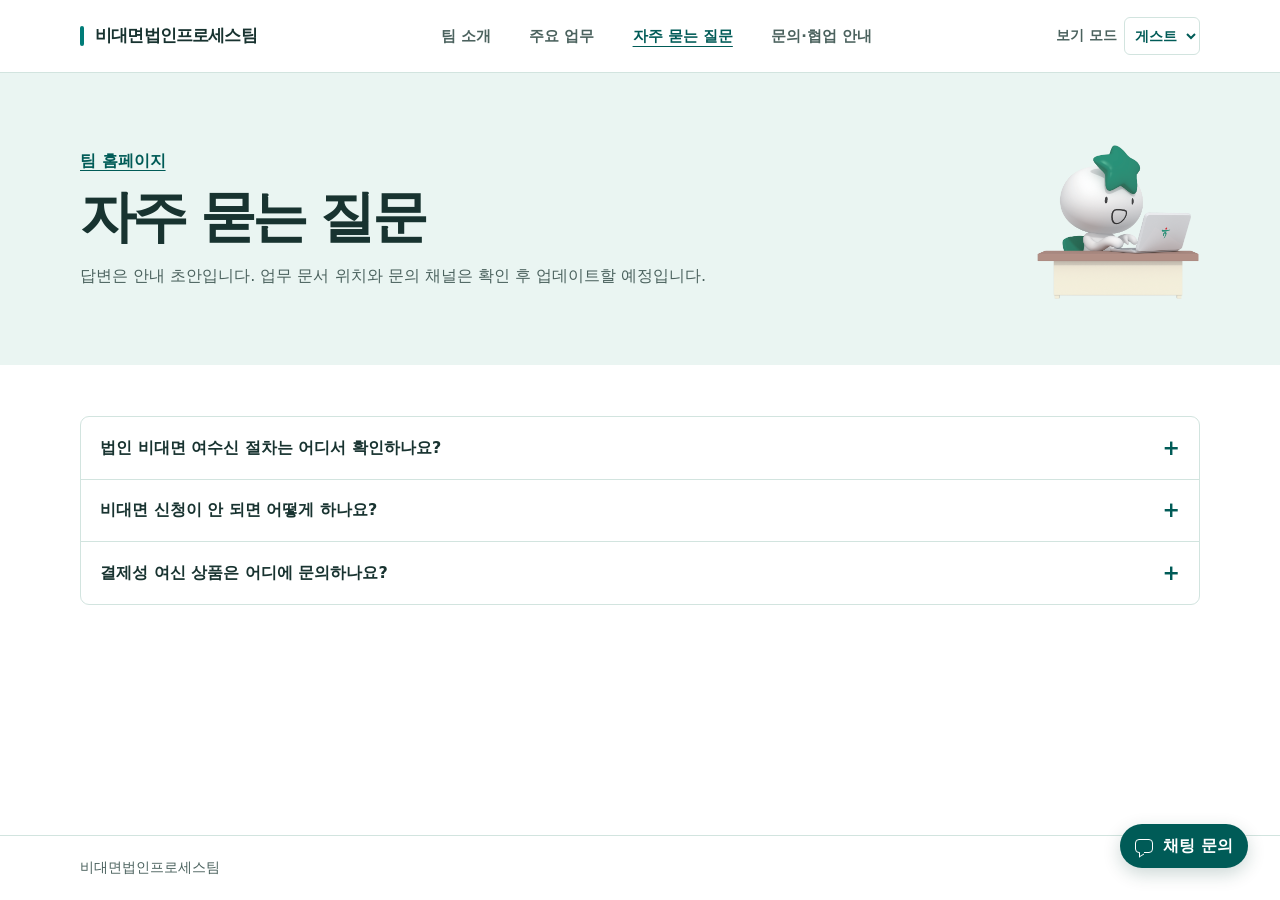
==== faq.html @ e9e2f435 "Add team website and demo support chat" ====
<!doctype html>
<html lang="ko">
<head>
  <meta charset="utf-8">
  <meta name="viewport" content="width=device-width, initial-scale=1">
  <meta name="description" content="비대면법인프로세스팀의 자주 묻는 질문 게시판입니다.">
  <title>자주 묻는 질문 | 비대면법인프로세스팀</title>
  <link rel="stylesheet" href="styles.css">
  <script src="navigation.js" defer></script>
  <script src="support-chat.js" defer></script>
</head>
<body class="faq-page">
  <a class="skip" href="#faq-main">본문으로 건너뛰기</a>
  <header class="header">
    <div class="wrap header-inner">
      <a class="brand" href="index.html">비대면법인프로세스팀</a>
      <button class="menu-button" id="menu-button" type="button" aria-expanded="false" aria-controls="site-nav">메뉴</button>
      <nav class="site-nav" id="site-nav" aria-label="주요 메뉴">
        <a href="index.html#intro">팀 소개</a>
        <a href="index.html#work">주요 업무</a>
        <a href="faq.html" aria-current="page">자주 묻는 질문</a>
        <a href="index.html#contact">문의·협업 안내</a>
      </nav>
      <label class="role-picker" for="role-view">
        <span>보기 모드</span>
        <select id="role-view">
          <option value="guest">게스트</option>
          <option value="admin">관리자</option>
        </select>
      </label>
    </div>
  </header>

  <main id="faq-main" aria-labelledby="faq-title">
    <section class="faq faq-heading">
      <div class="wrap faq-heading-inner">
        <div>
          <a class="back-link" href="index.html">팀 홈페이지</a>
          <h1 id="faq-title">자주 묻는 질문</h1>
          <p class="faq-note">답변은 안내 초안입니다. 업무 문서 위치와 문의 채널은 확인 후 업데이트할 예정입니다.</p>
        </div>
        <img class="faq-mascot" src="images/byeoldori-laptop.png" width="651" height="651" alt="">
      </div>
    </section>
    <div class="wrap faq-board">
      <div class="accordion">
        <details>
          <summary>법인 비대면 여수신 절차는 어디서 확인하나요?</summary>
          <p>예금과 대출 중 문의 유형을 먼저 구분해 주세요. 적용 절차를 확인할 업무 안내 문서의 이름과 위치는 확인 후 이곳에 표시할 예정입니다.</p>
        </details>
        <details>
          <summary>비대면 신청이 안 되면 어떻게 하나요?</summary>
          <p>진행이 멈춘 단계와 화면에 표시된 오류 문구를 확인해 주세요. 추가로 문의할 때는 고객 식별정보를 제외하고 신청 단계와 오류 문구를 전달해 주세요.</p>
        </details>
        <details>
          <summary>결제성 여신 상품은 어디에 문의하나요?</summary>
          <p>상품명과 문의 내용을 적어 준비해 주세요. 실제 문의 채널은 확인 후 <a href="index.html#contact">문의·협업 안내</a>에 표시할 예정입니다.</p>
        </details>
      </div>
    </div>
  </main>

  <footer class="footer">
    <div class="wrap">비대면법인프로세스팀</div>
  </footer>
</body>
</html>
---- styles.css ----
:root {
  color-scheme: light;
  --green: #007c78;
  --deep: #005b57;
  --ink: #183330;
  --muted: #4b625e;
  --mint: #eaf5f2;
  --line: #d2e4df;
  --white: #fff;
  font-family: "Apple SD Gothic Neo", "Malgun Gothic", "Noto Sans KR", system-ui, sans-serif;
  color: var(--ink);
  background: var(--white);
  scroll-padding-top: 86px;
}

*, *::before, *::after { box-sizing: border-box; }
body { margin: 0; line-height: 1.65; word-break: keep-all; overflow-wrap: anywhere; }
h1, h2, h3, p { margin: 0; }
a { color: inherit; }
a:focus-visible, button:focus-visible, summary:focus-visible {
  outline: 3px solid var(--green);
  outline-offset: 4px;
}

.wrap { width: min(100% - 64px, 1120px); margin-inline: auto; }
.skip {
  position: fixed;
  z-index: 5;
  inset: 12px auto auto 12px;
  padding: .6rem 1rem;
  transform: translateY(-180%);
  background: var(--white);
  color: var(--deep);
}
.skip:focus { transform: none; }

.header {
  position: sticky;
  top: 0;
  z-index: 2;
  background: var(--white);
  border-bottom: 1px solid var(--line);
}
.header-inner {
  min-height: 72px;
  display: flex;
  align-items: center;
  justify-content: space-between;
  gap: 1rem;
}
.brand {
  display: inline-flex;
  align-items: center;
  gap: .7rem;
  font-size: 1.06rem;
  font-weight: 820;
  letter-spacing: -.05em;
  text-decoration: none;
}
.brand::before {
  content: "";
  width: 4px;
  height: 1.2rem;
  border-radius: 2px;
  background: var(--green);
  flex: none;
}
.site-nav { display: flex; gap: clamp(.75rem, 2.6vw, 2rem); }
.site-nav a {
  padding: .5rem .2rem;
  font-size: .92rem;
  font-weight: 700;
  color: var(--muted);
  text-decoration: none;
}
.site-nav a:hover, .site-nav a[aria-current="page"] {
  color: var(--deep);
  text-decoration: underline;
  text-underline-offset: .35em;
}
.menu-button { display: none; }

.hero {
  overflow: hidden;
  background: radial-gradient(ellipse at 85% 45%, #176d61, transparent 56%), #004b47;
  color: var(--white);
}
.hero-inner {
  display: grid;
  grid-template-columns: minmax(0, 1.45fr) minmax(0, 1fr);
  gap: clamp(1.5rem, 6vw, 5rem);
  align-items: center;
  min-height: 410px;
  padding-block: 62px;
}
.hero h1 {
  font-size: clamp(2.45rem, 4.8vw, 4.5rem);
  line-height: 1.08;
  letter-spacing: -.085em;
  font-weight: 850;
}
.hero p {
  margin-top: 1.4rem;
  max-width: 31rem;
  color: #e0f4ed;
  font-size: clamp(1rem, 1.6vw, 1.2rem);
}
.primary {
  display: inline-flex;
  align-items: center;
  min-height: 47px;
  margin-top: 1.7rem;
  padding: .55rem 1.15rem;
  border-radius: 6px;
  background: #c9f1e3;
  color: #004540;
  font-weight: 780;
  text-decoration: none;
}
.primary:hover { background: var(--white); }
.primary:focus-visible { outline-color: var(--white); }

.hero-art {
  display: grid;
  justify-items: center;
  gap: .75rem;
}
.hero-portal {
  --portal-duration: 2s;
  position: relative;
  display: grid;
  place-items: center;
  width: min(100%, 346px);
  min-height: 306px;
  overflow: hidden;
  isolation: isolate;
  border: 1px solid #7ed1b759;
  border-radius: 46% 46% 17px 17px / 35% 35% 17px 17px;
  background:
    radial-gradient(circle at 50% 40%, #c0e9da 0 26%, #9bd7c3 49%, transparent 71%),
    linear-gradient(148deg, #559987, #235750);
}
.hero-portal::before {
  content: "";
  position: absolute;
  inset: auto 0 0;
  height: 24%;
  background: linear-gradient(transparent, #163d3666), #6ba998;
  clip-path: ellipse(72% 100% at 50% 100%);
}
.hero-mascot {
  position: relative;
  display: block;
  width: auto;
  height: 270px;
  max-width: 100%;
  object-fit: contain;
  filter: drop-shadow(0 10px 10px #002e2959);
}
.portal-door {
  visibility: hidden;
  position: absolute;
  z-index: 1;
  inset: 0 auto 0 0;
  width: 50.25%;
  border-right: 1px solid #8cd7c3;
  background:
    repeating-linear-gradient(90deg, transparent 0 17px, #a8e3d01f 17px 18px),
    linear-gradient(115deg, #0b5a52, #158273);
  pointer-events: none;
  --exit: -103%;
}
.portal-door + .portal-door {
  inset: 0 0 0 auto;
  border-right: 0;
  border-left: 1px solid #8cd7c3;
  background:
    repeating-linear-gradient(90deg, transparent 0 17px, #a8e3d01f 17px 18px),
    linear-gradient(245deg, #0b5a52, #158273);
  --exit: 103%;
}
.portal-door::after {
  content: "";
  position: absolute;
  top: 49%;
  right: .6rem;
  width: .45rem;
  height: 1.4rem;
  border-radius: 99px;
  background: #b8eadd;
}
.portal-door + .portal-door::after { right: auto; left: .6rem; }
.hero-portal[data-opening] .portal-door {
  animation: open-portal var(--portal-duration) cubic-bezier(.42, 0, .3, 1) both;
}
.hero-portal[data-opening] .hero-mascot {
  animation: reveal-mascot var(--portal-duration) ease-in-out both;
}
.portal-replay {
  padding: .32rem .7rem;
  border: 1px solid #a7e2d47a;
  border-radius: 99px;
  background: #004b47;
  color: #e0f4ed;
  font: inherit;
  font-size: .875rem;
  font-weight: 700;
  cursor: pointer;
}
.portal-replay:hover, .portal-replay:focus-visible { border-color: var(--white); }
.portal-replay:focus-visible { outline-color: var(--white); }

@keyframes open-portal {
  0%, 12% { visibility: visible; transform: translateX(0); }
  99% { visibility: visible; }
  100% { visibility: hidden; transform: translateX(var(--exit)); }
}
@keyframes reveal-mascot {
  0%, 18% { transform: translateY(10px) scale(.9); }
  100% { transform: none; }
}
@media (prefers-reduced-motion: reduce) {
  .hero-portal[data-opening] .portal-door,
  .hero-portal[data-opening] .hero-mascot { animation: none; }
  .portal-replay { display: none; }
}

.section { padding-block: 76px; }
.section h2 {
  font-size: clamp(1.85rem, 3vw, 2.55rem);
  line-height: 1.2;
  letter-spacing: -.065em;
  font-weight: 820;
}
.work-grid, .contact-grid {
  display: grid;
  gap: 16px;
  margin-top: 27px;
}
.work-grid { grid-template-columns: repeat(3, minmax(0, 1fr)); }
.work-card {
  display: flex;
  flex-direction: column;
  padding: 24px;
  border: 1px solid var(--line);
  border-top: 3px solid var(--green);
  border-radius: 8px;
}
.work-card h3, .contact-card h3 {
  font-size: 1.2rem;
  line-height: 1.35;
  letter-spacing: -.04em;
}
.work-card p, .contact-card p { margin-top: .65rem; color: var(--muted); }
.work-card .example {
  display: block;
  margin-top: auto;
  padding-top: 1.25rem;
  color: var(--deep);
  font-size: .94rem;
}
.example strong { display: block; margin-bottom: .15rem; }

.faq { background: var(--mint); }
.faq-teaser {
  display: flex;
  align-items: center;
  justify-content: space-between;
  flex-wrap: wrap;
  gap: 1.25rem;
}
.faq-note { margin-top: .85rem; color: var(--muted); }
.faq-link {
  display: inline-flex;
  align-items: center;
  min-height: 44px;
  padding: .5rem 1rem;
  border-radius: 6px;
  background: var(--deep);
  color: var(--white);
  font-weight: 750;
  text-decoration: none;
}
.faq-link:hover { background: #004b47; }
.faq-page { display: flex; flex-direction: column; min-height: 100vh; }
.faq-page main { flex: 1; }
.faq-heading { padding-block: clamp(2rem, 5vw, 4.5rem); }
.faq-heading-inner {
  display: grid;
  grid-template-columns: minmax(0, 1fr) minmax(0, 164px);
  gap: 1.25rem;
  align-items: center;
}
.faq-heading h1 {
  margin-top: .65rem;
  font-size: clamp(2rem, 4.5vw, 3.5rem);
  font-weight: 850;
  line-height: 1.15;
  letter-spacing: -.07em;
}
.back-link { color: var(--deep); font-weight: 750; text-underline-offset: .23em; }
.faq-mascot { display: block; width: 100%; height: auto; }
.faq-board { padding-block: clamp(1.65rem, 4vw, 3.25rem) 4rem; }
.accordion {
  border: 1px solid var(--line);
  border-radius: 9px;
  background: var(--white);
}
details + details { border-top: 1px solid var(--line); }
summary {
  display: flex;
  align-items: center;
  justify-content: space-between;
  gap: 1rem;
  padding: 1.1rem 1.2rem;
  font-weight: 780;
  list-style: none;
  cursor: pointer;
}
summary::-webkit-details-marker { display: none; }
summary::after {
  content: "+";
  flex: none;
  color: var(--deep);
  font-size: 1.3rem;
  line-height: 1;
}
details[open] summary::after { content: "−"; }
summary:hover, summary:focus-visible { color: var(--deep); }
details p { padding: 0 1.2rem 1.1rem; color: var(--muted); }
details a { color: var(--deep); font-weight: 700; text-underline-offset: .19em; }

.contact-layout {
  display: grid;
  grid-template-columns: minmax(0, 1fr) minmax(0, 170px);
  gap: clamp(1rem, 4vw, 3rem);
  align-items: center;
}
.contact-grid { grid-template-columns: repeat(2, minmax(0, 1fr)); }
.contact-art {
  display: grid;
  place-items: center;
  background: radial-gradient(circle, var(--mint) 0 65%, transparent 66%);
}
.contact-mascot {
  display: block;
  width: 118px;
  height: auto;
  max-width: 100%;
}
.contact-card {
  border-left: 3px solid var(--green);
  padding: .1rem 0 .1rem 1rem;
}
.channel {
  margin-top: 1.65rem;
  padding: .85rem 1rem;
  border: 1px solid var(--line);
  border-radius: 6px;
  background: var(--mint);
}
.channel strong { display: inline-block; margin-right: .35rem; color: var(--deep); }
.footer {
  padding-block: 1.25rem;
  border-top: 1px solid var(--line);
  color: var(--muted);
  font-size: .9rem;
}

@media (max-width: 900px) {
  .work-grid { grid-template-columns: repeat(2, minmax(0, 1fr)); }
  .section { padding-block: 58px; }
}

@media (max-width: 720px) {
  .wrap { width: calc(100% - 32px); }
  .header-inner { min-height: 64px; flex-wrap: wrap; gap: 0 .65rem; }
  .menu-button {
    display: inline-flex;
    align-items: center;
    gap: .5rem;
    min-height: 40px;
    padding: .4rem .7rem;
    border: 1px solid var(--line);
    border-radius: 5px;
    background: var(--white);
    color: var(--deep);
    font: inherit;
    font-size: .875rem;
    font-weight: 750;
    cursor: pointer;
  }
  .menu-button::before {
    content: "";
    width: .9rem;
    height: .6rem;
    border-block: 2px solid currentColor;
    background: linear-gradient(currentColor, currentColor) center / 100% 1px no-repeat;
  }
  .site-nav { display: none; }
  .site-nav[data-expanded] {
    display: grid;
    flex-basis: 100%;
    gap: 0;
    padding-bottom: .5rem;
    border-top: 1px solid var(--line);
  }
  .site-nav a { padding: .65rem .2rem; }
  .hero-inner { grid-template-columns: 1fr; min-height: 0; gap: .6rem; padding-block: 43px 22px; }
  .hero h1 { font-size: clamp(2.1rem, 9vw, 3.5rem); }
  .hero-art { margin-top: .7rem; }
  .hero-portal { width: 100%; min-height: 190px; border-radius: 33% 33% 12px 12px / 22% 22% 12px 12px; }
  .hero-mascot { height: 160px; }
  .section { padding-block: 43px; }
  .work-grid, .contact-grid { grid-template-columns: 1fr; }
  .work-grid, .contact-grid { margin-top: 20px; }
  .work-card { padding: 18px 16px; }
  .faq-heading-inner { grid-template-columns: minmax(0, 1fr) minmax(0, 84px); gap: .65rem; }
  .contact-layout { grid-template-columns: 1fr; }
  .contact-art { width: 110px; justify-self: end; }
  .contact-mascot { width: 75px; }
  summary { padding-inline: .9rem; }
  details p { padding-inline: .9rem; }
}

[hidden] { display: none !important; }
.visually-hidden {
  position: absolute;
  width: 1px;
  height: 1px;
  padding: 0;
  margin: -1px;
  overflow: hidden;
  clip-path: inset(50%);
  white-space: nowrap;
}
.role-picker {
  display: inline-flex;
  align-items: center;
  gap: .45rem;
  color: var(--muted);
  font-size: .875rem;
  font-weight: 700;
  white-space: nowrap;
}
.role-picker select, .chat-history select {
  min-height: 38px;
  min-width: 0;
  border: 1px solid var(--line);
  border-radius: 6px;
  background: var(--white);
  color: var(--deep);
  padding: .32rem .38rem;
  font: inherit;
}
select:focus-visible, textarea:focus-visible {
  outline: 2px solid var(--green);
  outline-offset: 2px;
}
.guest-chat {
  position: fixed;
  z-index: 3;
  right: clamp(.75rem, 3vw, 2rem);
  bottom: clamp(.75rem, 3vw, 2rem);
  display: grid;
  justify-items: end;
  gap: .65rem;
}
.chat-toggle, .chat-form button {
  display: inline-flex;
  justify-content: center;
  align-items: center;
  gap: .65rem;
  min-height: 44px;
  padding: .55rem .95rem;
  border: 0;
  border-radius: 8px;
  background: var(--deep);
  color: var(--white);
  font: inherit;
  font-weight: 780;
  cursor: pointer;
}
.chat-toggle { border-radius: 99px; box-shadow: 0 6px 18px #003b3433; }
.chat-toggle:hover, .chat-form button:hover { background: #004742; }
.chat-icon {
  position: relative;
  width: 18px;
  height: 14px;
  border: 1.5px solid currentColor;
  border-radius: 4px;
}
.chat-icon::after {
  content: "";
  position: absolute;
  left: 3px;
  bottom: -4px;
  width: 5px;
  height: 5px;
  transform: skewY(-32deg);
  border: solid currentColor;
  border-width: 0 0 1.5px 1.5px;
  background: var(--deep);
}
.chat-window {
  display: flex;
  flex-direction: column;
  width: min(360px, calc(100vw - 1.5rem));
  height: min(480px, calc(100dvh - 5rem));
  overflow: hidden;
  border: 1px solid var(--line);
  border-radius: 13px;
  background: var(--white);
  box-shadow: 0 12px 38px #123c3540;
}
.chat-window .transcript { flex: 1; }
.chat-titlebar {
  display: flex;
  justify-content: space-between;
  align-items: flex-start;
  gap: .5rem;
  padding: .8rem 1rem;
  background: var(--deep);
  color: var(--white);
}
.chat-titlebar h2 { font-size: 1.15rem; }
.chat-titlebar p { color: #d6eee7; font-size: .8rem; }
.chat-titlebar button {
  width: 34px;
  height: 34px;
  border: 1px solid #ffffff66;
  border-radius: 5px;
  background: transparent;
  color: inherit;
  font-size: 1.2rem;
  cursor: pointer;
}
.chat-titlebar button:focus-visible { outline-color: var(--white); }
.chat-history, .chat-form {
  display: grid;
  grid-template-columns: minmax(0, 1fr) auto;
  align-items: center;
  gap: .5rem;
  padding: .65rem .8rem;
  border-bottom: 1px solid var(--line);
}
.chat-history button {
  min-height: 38px;
  padding: .3rem .6rem;
  border: 1px solid var(--line);
  border-radius: 6px;
  background: var(--mint);
  color: var(--deep);
  font: inherit;
  font-weight: 730;
  cursor: pointer;
}
.transcript {
  display: flex;
  flex-direction: column;
  gap: .6rem;
  padding: .8rem;
  min-height: 0;
  overflow: auto;
  background: #f5faf8;
}
.chat-empty { color: var(--muted); font-size: .9rem; }
.chat-message {
  align-self: flex-start;
  max-width: 90%;
  padding: .45rem .7rem;
  border: 1px solid var(--line);
  border-radius: 8px;
  background: var(--white);
  overflow-wrap: anywhere;
}
.chat-message.guest { align-self: flex-end; background: var(--mint); }
.admin-thread .chat-message.guest { align-self: flex-start; }
.admin-thread .chat-message.admin { align-self: flex-end; }
.chat-message p { white-space: pre-wrap; }
.chat-meta { display: block; color: var(--muted); font-size: .78rem; }
.chat-form { border-top: 1px solid var(--line); border-bottom: 0; }
.chat-form textarea {
  width: 100%;
  min-height: 48px;
  padding: .42rem .55rem;
  resize: vertical;
  border: 1px solid var(--line);
  border-radius: 6px;
  color: var(--ink);
  font: inherit;
  font-size: 1rem;
}
.chat-form button { white-space: nowrap; }
.chat-status { padding: .35rem .8rem; color: var(--deep); font-size: .875rem; }
.chat-lifecycle {
  display: flex;
  align-items: center;
  justify-content: space-between;
  gap: .55rem;
  padding: .45rem .8rem;
  border-top: 1px solid var(--line);
  background: var(--mint);
  color: var(--ink);
  font-size: .85rem;
}
.chat-lifecycle button {
  flex: none;
  padding: .3rem .5rem;
  border: 1px solid var(--line);
  border-radius: 5px;
  background: var(--white);
  color: var(--deep);
  font: inherit;
  font-weight: 750;
  cursor: pointer;
}
.chat-lifecycle button:hover { border-color: var(--deep); }

.admin-chat { padding-block: clamp(2rem, 5vw, 4rem); }
.admin-heading h1 {
  font-size: clamp(2rem, 5vw, 3.3rem);
  line-height: 1.15;
  letter-spacing: -.06em;
}
.admin-heading p { margin-top: .65rem; color: var(--muted); }
.inbox {
  display: grid;
  grid-template-columns: minmax(0, 1fr) minmax(0, 2fr);
  gap: 1rem;
  margin-top: 1.6rem;
}
.inbox-list, .admin-thread {
  min-width: 0;
  border: 1px solid var(--line);
  border-radius: 10px;
  background: var(--white);
}
.inbox-filters {
  display: grid;
  grid-template-columns: repeat(3, minmax(0, 1fr));
  border-bottom: 1px solid var(--line);
  padding: .45rem;
  gap: .35rem;
}
.inbox-filters button, .inbox-item {
  min-width: 0;
  padding: .55rem .4rem;
  border: 0;
  border-radius: 6px;
  background: var(--white);
  color: var(--muted);
  font: inherit;
  font-weight: 750;
  cursor: pointer;
}
.inbox-filters button[aria-pressed="true"], .inbox-item[aria-current="true"] {
  background: var(--mint);
  color: var(--deep);
}
.inbox-filters button:hover, .inbox-item:hover { color: var(--deep); }
.inbox-empty { padding: .85rem; color: var(--muted); }
#inbox-items { margin: 0; padding: .4rem; list-style: none; }
.inbox-item {
  width: 100%;
  padding: .65rem;
  text-align: left;
  overflow-wrap: anywhere;
}
.inbox-item span { display: block; color: var(--muted); font-weight: 500; font-size: .82rem; }
.admin-thread-heading {
  display: flex;
  justify-content: space-between;
  align-items: flex-start;
  gap: .6rem;
  padding: .9rem 1rem;
}
.admin-thread-heading h2 { font-size: 1.15rem; overflow-wrap: anywhere; }
.thread-state {
  padding: .2rem .55rem;
  border-radius: 99px;
  background: var(--mint);
  color: var(--deep);
  white-space: nowrap;
  font-size: .85rem;
  font-weight: 750;
}
.admin-thread .transcript { height: clamp(200px, 38vh, 380px); }

@media (max-width: 720px) {
  .brand { flex: 1; font-size: .94rem; }
  .role-picker { order: 1; }
  .role-picker span { position: absolute; width: 1px; height: 1px; overflow: hidden; clip-path: inset(50%); }
  .menu-button { order: 2; }
  .site-nav { order: 3; }
  .inbox { grid-template-columns: 1fr; }
  .guest-chat { right: .75rem; bottom: .75rem; }
}
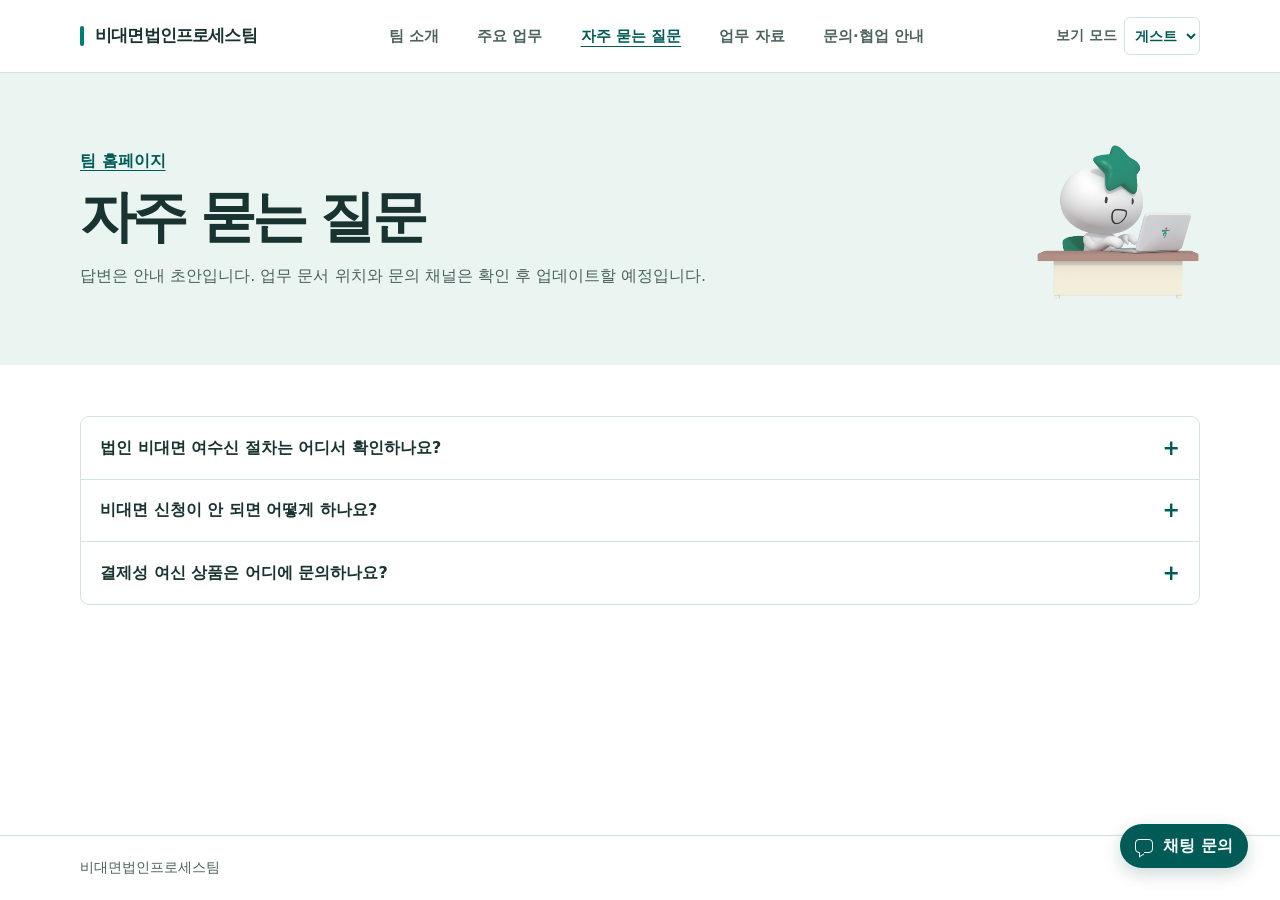
==== commit 5a622514: "Add team resources and inquiry templates" ====
--- a/faq.html
+++ b/faq.html
@@ -19,6 +19,7 @@
         <a href="index.html#intro">팀 소개</a>
         <a href="index.html#work">주요 업무</a>
         <a href="faq.html" aria-current="page">자주 묻는 질문</a>
+        <a href="index.html#resources">업무 자료</a>
         <a href="index.html#contact">문의·협업 안내</a>
       </nav>
       <label class="role-picker" for="role-view">
@@ -44,15 +45,15 @@
     </section>
     <div class="wrap faq-board">
       <div class="accordion">
-        <details>
+        <details id="remote-procedure">
           <summary>법인 비대면 여수신 절차는 어디서 확인하나요?</summary>
           <p>예금과 대출 중 문의 유형을 먼저 구분해 주세요. 적용 절차를 확인할 업무 안내 문서의 이름과 위치는 확인 후 이곳에 표시할 예정입니다.</p>
         </details>
-        <details>
+        <details id="application-error">
           <summary>비대면 신청이 안 되면 어떻게 하나요?</summary>
           <p>진행이 멈춘 단계와 화면에 표시된 오류 문구를 확인해 주세요. 추가로 문의할 때는 고객 식별정보를 제외하고 신청 단계와 오류 문구를 전달해 주세요.</p>
         </details>
-        <details>
+        <details id="payment-credit">
           <summary>결제성 여신 상품은 어디에 문의하나요?</summary>
           <p>상품명과 문의 내용을 적어 준비해 주세요. 실제 문의 채널은 확인 후 <a href="index.html#contact">문의·협업 안내</a>에 표시할 예정입니다.</p>
         </details>
--- a/styles.css
+++ b/styles.css
@@ -696,3 +696,128 @@
   .inbox { grid-template-columns: 1fr; }
   .guest-chat { right: .75rem; bottom: .75rem; }
 }
+
+.quick-start {
+  padding-block: clamp(2rem, 4.5vw, 3.5rem);
+  border-bottom: 1px solid var(--line);
+}
+.quick-start h2 {
+  font-size: clamp(1.4rem, 2.6vw, 1.85rem);
+  line-height: 1.25;
+  letter-spacing: -.05em;
+}
+.quick-grid {
+  display: grid;
+  grid-template-columns: repeat(3, minmax(0, 1fr));
+  gap: .85rem;
+  margin-top: 1.1rem;
+}
+.quick-link {
+  display: grid;
+  gap: .25rem;
+  align-content: start;
+  padding: 1rem;
+  border: 1px solid var(--line);
+  border-radius: 8px;
+  background: #f5faf8;
+  color: var(--deep);
+  text-decoration: none;
+}
+.quick-link:hover { border-color: var(--green); background: var(--mint); }
+.quick-link strong { font-size: 1.05rem; }
+.quick-link span { color: var(--muted); font-size: .9rem; }
+
+#resources { border-bottom: 1px solid var(--line); }
+.resource-list {
+  margin: 1.3rem 0 0;
+  padding: 0;
+  border-top: 2px solid var(--green);
+  list-style: none;
+}
+.resource-list li {
+  display: flex;
+  justify-content: space-between;
+  align-items: center;
+  gap: .8rem 1.3rem;
+  padding-block: 1rem;
+  border-bottom: 1px solid var(--line);
+}
+.resource-list h3 { font-size: 1.08rem; }
+.resource-list p { margin-top: .25rem; color: var(--muted); }
+.resource-list a {
+  flex: none;
+  display: inline-flex;
+  align-items: center;
+  min-height: 40px;
+  padding: .35rem .65rem;
+  border: 1px solid var(--line);
+  border-radius: 5px;
+  color: var(--deep);
+  font-weight: 750;
+  text-decoration: none;
+}
+.resource-list a:hover { background: var(--mint); }
+
+.request-builder {
+  margin-top: 2.65rem;
+  padding: clamp(1rem, 3vw, 2rem);
+  border: 1px solid var(--line);
+  border-radius: 10px;
+  background: #f5faf8;
+}
+.request-builder h3 { font-size: clamp(1.35rem, 2.4vw, 1.7rem); letter-spacing: -.04em; }
+.request-builder > p { margin-top: .4rem; color: var(--muted); }
+.request-grid {
+  display: grid;
+  grid-template-columns: repeat(2, minmax(0, 1fr));
+  gap: clamp(1rem, 3vw, 2rem);
+  margin-top: 1.3rem;
+}
+.request-builder label { display: block; font-weight: 750; }
+.request-builder select, .request-builder textarea {
+  display: block;
+  width: 100%;
+  min-width: 0;
+  margin-top: .32rem;
+  padding: .58rem .7rem;
+  border: 1px solid var(--line);
+  border-radius: 6px;
+  background: var(--white);
+  color: var(--ink);
+  font: inherit;
+}
+.request-builder select { min-height: 44px; }
+.request-builder textarea { resize: vertical; font-weight: 500; }
+.request-builder textarea::placeholder { color: var(--muted); }
+.request-fields { display: grid; gap: .75rem; margin-top: .75rem; }
+.request-actions {
+  display: flex;
+  flex-wrap: wrap;
+  align-items: center;
+  gap: .5rem .85rem;
+  margin-top: .65rem;
+}
+.request-actions button {
+  padding: .52rem .9rem;
+  min-height: 44px;
+  border: 0;
+  border-radius: 6px;
+  background: var(--deep);
+  color: var(--white);
+  font: inherit;
+  font-weight: 750;
+  cursor: pointer;
+}
+.request-actions button:hover { background: #004742; }
+#copy-status { color: var(--deep); font-size: .88rem; }
+.faq-board details:target { background: #f5faf8; }
+
+@media (721px <= width <= 940px) {
+  .site-nav { gap: .6rem; }
+  .role-picker span { position: absolute; width: 1px; height: 1px; overflow: hidden; clip-path: inset(50%); }
+}
+@media (max-width: 720px) {
+  .quick-grid, .request-grid { grid-template-columns: 1fr; }
+  .resource-list li { flex-wrap: wrap; }
+  .request-builder { margin-top: 1.65rem; }
+}
